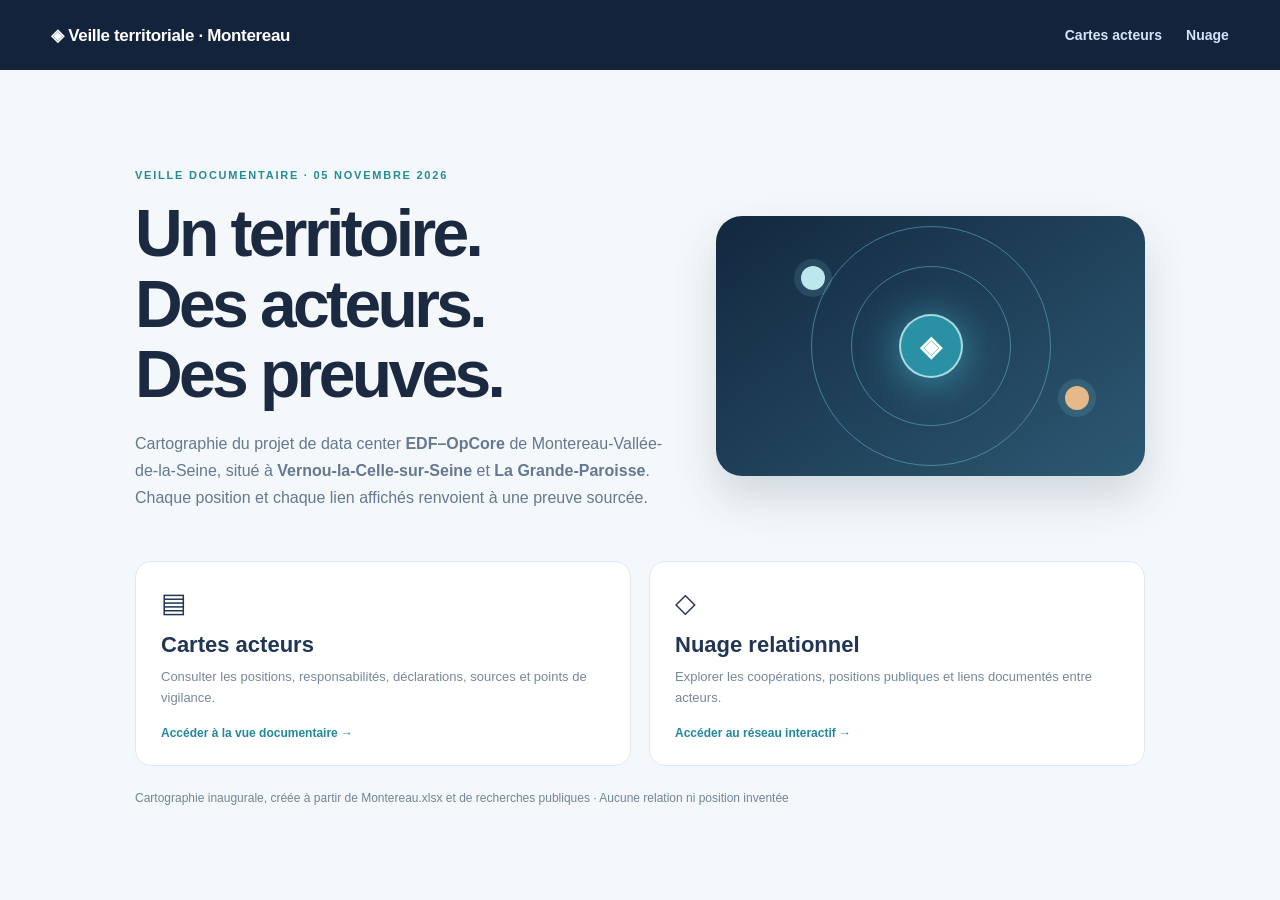
==== index.html @ 2b9d2927 "Add files via upload" ====
<!doctype html><html lang="fr"><head><meta charset="utf-8"><meta name="viewport" content="width=device-width,initial-scale=1"><meta name="description" content="Cartographie territoriale Montereau – centre de données EDF OpCore"><title>Cartographie Montereau | EDF·OpCore</title><link rel="stylesheet" href="assets/css/common.css"><style>body{background:#f4f8fa}.landing{min-height:calc(100vh - 70px);display:flex;align-items:center;justify-content:center;padding:40px 20px}.intro{width:min(1010px,100%)}.heading{display:grid;grid-template-columns:1fr .8fr;gap:45px;align-items:center}.intro h1{font-size:clamp(35px,5.4vw,66px);letter-spacing:-.055em;line-height:1.07;margin:15px 0 20px}.intro p{max-width:610px;font-size:16px;line-height:1.7;color:#647891}.visual{background:linear-gradient(145deg,#12283f,#2d5973);padding:35px;border-radius:26px;min-height:260px;display:flex;align-items:center;justify-content:center;box-shadow:0 22px 44px #17334b29;position:relative;overflow:hidden}.orbit{border:1px solid #68bacc88;border-radius:100%;position:absolute;width:240px;height:240px}.orbit:nth-child(2){width:160px;height:160px}.orb{width:64px;height:64px;border:2px solid #e6ffffaa;background:#2a91a5;border-radius:99px;display:grid;place-items:center;color:white;font-size:28px;font-weight:900;z-index:1;box-shadow:0 4px 40px #46bad5aa}.sat{position:absolute;background:#bce8ed;border-radius:99px;width:24px;height:24px;top:50px;left:85px;box-shadow:0 0 0 7px #92d6e922}.sat:nth-of-type(5){left:auto;right:56px;top:auto;bottom:66px;background:#e6b98a}.choices{display:grid;grid-template-columns:repeat(2,1fr);gap:18px;margin-top:34px}.choice{background:white;border:1px solid #e0e9ef;border-radius:16px;padding:25px;transition:transform .15s,box-shadow .15s;color:#213654}.choice:hover{transform:translateY(-4px);box-shadow:0 16px 32px #20394d17;text-decoration:none}.choice i{font-style:normal;font-size:27px}.choice h2{font-size:22px;margin:13px 0 9px}.choice p{font-size:13px;color:#76889b;line-height:1.6;margin:0}.choice span{font-size:12px;font-weight:800;color:#23889c;margin-top:17px;display:block}.note{margin-top:25px;font-size:12px;color:#728498}.eyebrow{color:#258b96}@media(max-width:720px){.heading,.choices{grid-template-columns:1fr}.visual{min-height:190px}.intro h1{font-size:40px}}</style></head><body><header class="nav"><a class="brand" href="./">◈ Veille territoriale · Montereau</a><nav class="nav-links"><a href="apps/cards/">Cartes acteurs</a><a href="apps/network/">Nuage</a></nav></header><main class="landing"><div class="intro"><div class="heading"><div><span class="eyebrow">VEILLE DOCUMENTAIRE · 05 NOVEMBRE 2026</span><h1>Un territoire.<br>Des acteurs.<br>Des preuves.</h1><p>Cartographie du projet de data center <strong>EDF–OpCore</strong> de Montereau-Vallée-de-la-Seine, situé à <strong>Vernou-la-Celle-sur-Seine</strong> et <strong>La Grande-Paroisse</strong>. Chaque position et chaque lien affichés renvoient à une preuve sourcée.</p></div><div class="visual" aria-hidden="true"><div class="orbit"></div><div class="orbit"></div><div class="orb">◈</div><div class="sat"></div><div class="sat"></div></div></div><div class="choices"><a class="choice" href="apps/cards/"><i>▤</i><h2>Cartes acteurs</h2><p>Consulter les positions, responsabilités, déclarations, sources et points de vigilance.</p><span>Accéder à la vue documentaire →</span></a><a class="choice" href="apps/network/"><i>◇</i><h2>Nuage relationnel</h2><p>Explorer les coopérations, positions publiques et liens documentés entre acteurs.</p><span>Accéder au réseau interactif →</span></a></div><div class="note">Cartographie inaugurale, créée à partir de Montereau.xlsx et de recherches publiques · Aucune relation ni position inventée</div></div></main></body></html>
---- assets/css/common.css ----
:root{--bg:#f5f7fb;--paper:#fff;--ink:#1b2941;--muted:#65748b;--line:#e4e9f2;--navy:#13233c;--navy2:#233c62;--accent:#2d8c9c;--shadow:0 14px 40px rgba(20,39,67,.07)}
*{box-sizing:border-box}html,body{margin:0;min-height:100%;font-family:Inter,ui-sans-serif,-apple-system,BlinkMacSystemFont,"Segoe UI",sans-serif;color:var(--ink)}body{background:var(--bg)}button,input{font:inherit}button{cursor:pointer}a{color:#0b7895;text-decoration:none}a:hover{text-decoration:underline}h1,h2,h3,p{margin-top:0}.muted{color:var(--muted)}.eyebrow{font-size:11px;font-weight:800;letter-spacing:.16em;text-transform:uppercase;color:#278b9a}.nav{height:70px;background:var(--navy);color:white;display:flex;justify-content:space-between;align-items:center;padding:0 clamp(20px,4vw,68px);gap:16px}.nav a{color:#d5e4f7;font-size:14px;font-weight:650}.brand{color:#fff!important;font-weight:850!important;font-size:17px!important;letter-spacing:-.02em}.nav-links{display:flex;align-items:center;gap:24px}.nav-links a.active{color:#7edbdc}.page-width{width:min(1320px,calc(100% - 48px));margin:0 auto}.hero{background:linear-gradient(120deg,#142640 0%,#213c60 70%,#285978 100%);padding:48px 0;color:#fff}.hero h1{font-size:clamp(27px,3vw,43px);line-height:1.14;max-width:870px;letter-spacing:-.035em;margin:11px 0}.hero p{max-width:870px;color:#ceddeb;line-height:1.6;font-size:15px}.pill{display:inline-flex;gap:7px;align-items:center;background:rgba(255,255,255,.11);border:1px solid rgba(255,255,255,.2);padding:6px 11px;border-radius:99px;color:#d9f6fa;font-size:12px;font-weight:700}.kpi-grid{display:grid;grid-template-columns:repeat(4,1fr);gap:12px;padding:22px 0}.kpi{background:white;border:1px solid var(--line);border-radius:14px;padding:18px}.kpi strong{display:block;font-size:27px;letter-spacing:-.04em}.kpi span{font-size:12px;color:#718198;font-weight:650}.card,.panel{background:var(--paper);border:1px solid var(--line);border-radius:15px;box-shadow:0 4px 15px rgba(25,40,70,.02)}.secondary-button{border:1px solid #d5deeb;background:#fff;color:#344d6c;border-radius:9px;padding:9px 12px;font-size:13px;font-weight:700}.secondary-button:hover{background:#f0f6f9}.tag{display:inline-block;border-radius:6px;background:#e9f2f5;color:#286b7a;padding:3px 7px;font-size:10px;font-weight:750;white-space:nowrap}.badge-stance{border-radius:99px;padding:4px 9px;font-size:11px;font-weight:750;white-space:nowrap}.stance-favorable{background:#e3f6ee;color:#1b8062}.stance-neutral{background:#fff1d8;color:#9c6827}.stance-opposed{background:#ffe4e0;color:#a23f45}.muted-note{border:1px solid #dce6f1;border-radius:11px;padding:14px;color:#526880;font-size:12px;line-height:1.6;background:#f8fbfe}.proof{background:#f8fafc;border:1px solid #e3eaf3;padding:13px 15px;border-radius:10px;margin:9px 0}.proof p{font-size:13px;line-height:1.6;margin:6px 0 8px}.proof-kind{color:#587089;letter-spacing:.02em;font-size:10px;text-transform:uppercase;font-weight:750}.proof-foot{display:flex;justify-content:space-between;gap:12px;align-items:center;font-size:12px;flex-wrap:wrap}.proof small{font-size:11px;display:block;margin-top:5px}.section-title{display:flex;justify-content:space-between;gap:10px;align-items:end;margin-bottom:18px}.section-title h2{font-size:23px;letter-spacing:-.035em;margin-bottom:5px}.section-title p{font-size:13px;color:var(--muted);margin:0}.list-row{display:flex;align-items:flex-start;gap:10px;border-bottom:1px solid var(--line);padding:15px 0}.list-row:last-child{border-bottom:0}.list-row h3{font-size:15px;margin:0 0 6px}.list-row p{font-size:13px;line-height:1.65;margin:0}.source-entry{padding:13px 0;border-bottom:1px solid var(--line)}.source-entry strong{font-size:13px;display:block;margin-bottom:5px}.source-entry .meta{font-size:11px;color:var(--muted)}.footer{padding:26px 0 42px;color:#7c8ba0;font-size:12px}.error{color:#bb354c;border-radius:12px;background:#fff0f0;padding:20px}.source-link{font-size:12px}
@media(max-width:850px){.nav{padding:0 18px}.nav-links{gap:12px}.nav-links a{font-size:12px}.page-width{width:calc(100% - 28px)}.hero{padding:36px 0}.kpi-grid{grid-template-columns:repeat(2,1fr)} }
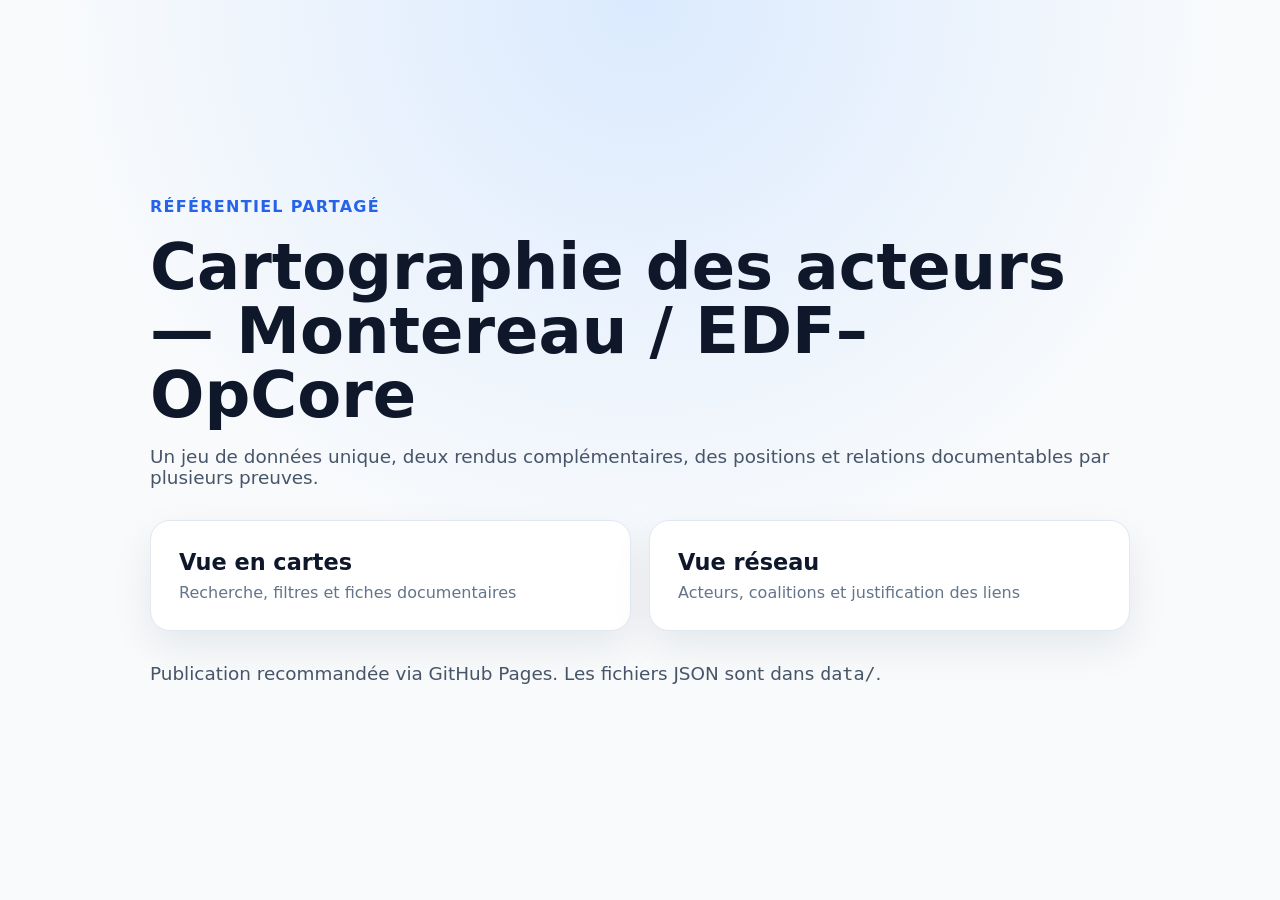
==== commit fc8c5afd: "Montereau: aligner les vues cartes et nuage sur le modèle Escaudain/Dunkerque" ====
--- a/index.html
+++ b/index.html
@@ -1 +1 @@
-<!doctype html><html lang="fr"><head><meta charset="utf-8"><meta name="viewport" content="width=device-width,initial-scale=1"><meta name="description" content="Cartographie territoriale Montereau – centre de données EDF OpCore"><title>Cartographie Montereau | EDF·OpCore</title><link rel="stylesheet" href="assets/css/common.css"><style>body{background:#f4f8fa}.landing{min-height:calc(100vh - 70px);display:flex;align-items:center;justify-content:center;padding:40px 20px}.intro{width:min(1010px,100%)}.heading{display:grid;grid-template-columns:1fr .8fr;gap:45px;align-items:center}.intro h1{font-size:clamp(35px,5.4vw,66px);letter-spacing:-.055em;line-height:1.07;margin:15px 0 20px}.intro p{max-width:610px;font-size:16px;line-height:1.7;color:#647891}.visual{background:linear-gradient(145deg,#12283f,#2d5973);padding:35px;border-radius:26px;min-height:260px;display:flex;align-items:center;justify-content:center;box-shadow:0 22px 44px #17334b29;position:relative;overflow:hidden}.orbit{border:1px solid #68bacc88;border-radius:100%;position:absolute;width:240px;height:240px}.orbit:nth-child(2){width:160px;height:160px}.orb{width:64px;height:64px;border:2px solid #e6ffffaa;background:#2a91a5;border-radius:99px;display:grid;place-items:center;color:white;font-size:28px;font-weight:900;z-index:1;box-shadow:0 4px 40px #46bad5aa}.sat{position:absolute;background:#bce8ed;border-radius:99px;width:24px;height:24px;top:50px;left:85px;box-shadow:0 0 0 7px #92d6e922}.sat:nth-of-type(5){left:auto;right:56px;top:auto;bottom:66px;background:#e6b98a}.choices{display:grid;grid-template-columns:repeat(2,1fr);gap:18px;margin-top:34px}.choice{background:white;border:1px solid #e0e9ef;border-radius:16px;padding:25px;transition:transform .15s,box-shadow .15s;color:#213654}.choice:hover{transform:translateY(-4px);box-shadow:0 16px 32px #20394d17;text-decoration:none}.choice i{font-style:normal;font-size:27px}.choice h2{font-size:22px;margin:13px 0 9px}.choice p{font-size:13px;color:#76889b;line-height:1.6;margin:0}.choice span{font-size:12px;font-weight:800;color:#23889c;margin-top:17px;display:block}.note{margin-top:25px;font-size:12px;color:#728498}.eyebrow{color:#258b96}@media(max-width:720px){.heading,.choices{grid-template-columns:1fr}.visual{min-height:190px}.intro h1{font-size:40px}}</style></head><body><header class="nav"><a class="brand" href="./">◈ Veille territoriale · Montereau</a><nav class="nav-links"><a href="apps/cards/">Cartes acteurs</a><a href="apps/network/">Nuage</a></nav></header><main class="landing"><div class="intro"><div class="heading"><div><span class="eyebrow">VEILLE DOCUMENTAIRE · 05 NOVEMBRE 2026</span><h1>Un territoire.<br>Des acteurs.<br>Des preuves.</h1><p>Cartographie du projet de data center <strong>EDF–OpCore</strong> de Montereau-Vallée-de-la-Seine, situé à <strong>Vernou-la-Celle-sur-Seine</strong> et <strong>La Grande-Paroisse</strong>. Chaque position et chaque lien affichés renvoient à une preuve sourcée.</p></div><div class="visual" aria-hidden="true"><div class="orbit"></div><div class="orbit"></div><div class="orb">◈</div><div class="sat"></div><div class="sat"></div></div></div><div class="choices"><a class="choice" href="apps/cards/"><i>▤</i><h2>Cartes acteurs</h2><p>Consulter les positions, responsabilités, déclarations, sources et points de vigilance.</p><span>Accéder à la vue documentaire →</span></a><a class="choice" href="apps/network/"><i>◇</i><h2>Nuage relationnel</h2><p>Explorer les coopérations, positions publiques et liens documentés entre acteurs.</p><span>Accéder au réseau interactif →</span></a></div><div class="note">Cartographie inaugurale, créée à partir de Montereau.xlsx et de recherches publiques · Aucune relation ni position inventée</div></div></main></body></html>
+<!doctype html><html lang="fr"><head><meta charset="utf-8"><meta name="viewport" content="width=device-width,initial-scale=1"><title>Montereau</title><link rel="stylesheet" href="assets/css/common.css"></head><body><main class="landing"><div class="hero"><span class="eyebrow">Référentiel partagé</span><h1>Cartographie des acteurs — Montereau / EDF–OpCore</h1><p>Un jeu de données unique, deux rendus complémentaires, des positions et relations documentables par plusieurs preuves.</p><div class="choices"><a class="choice" href="apps/cards/"><strong>Vue en cartes</strong><span>Recherche, filtres et fiches documentaires</span></a><a class="choice" href="apps/network/"><strong>Vue réseau</strong><span>Acteurs, coalitions et justification des liens</span></a></div><p class="notice">Publication recommandée via GitHub Pages. Les fichiers JSON sont dans <code>data/</code>.</p></div></main></body></html>
--- a/assets/css/common.css
+++ b/assets/css/common.css
@@ -1,3 +1 @@
-:root{--bg:#f5f7fb;--paper:#fff;--ink:#1b2941;--muted:#65748b;--line:#e4e9f2;--navy:#13233c;--navy2:#233c62;--accent:#2d8c9c;--shadow:0 14px 40px rgba(20,39,67,.07)}
-*{box-sizing:border-box}html,body{margin:0;min-height:100%;font-family:Inter,ui-sans-serif,-apple-system,BlinkMacSystemFont,"Segoe UI",sans-serif;color:var(--ink)}body{background:var(--bg)}button,input{font:inherit}button{cursor:pointer}a{color:#0b7895;text-decoration:none}a:hover{text-decoration:underline}h1,h2,h3,p{margin-top:0}.muted{color:var(--muted)}.eyebrow{font-size:11px;font-weight:800;letter-spacing:.16em;text-transform:uppercase;color:#278b9a}.nav{height:70px;background:var(--navy);color:white;display:flex;justify-content:space-between;align-items:center;padding:0 clamp(20px,4vw,68px);gap:16px}.nav a{color:#d5e4f7;font-size:14px;font-weight:650}.brand{color:#fff!important;font-weight:850!important;font-size:17px!important;letter-spacing:-.02em}.nav-links{display:flex;align-items:center;gap:24px}.nav-links a.active{color:#7edbdc}.page-width{width:min(1320px,calc(100% - 48px));margin:0 auto}.hero{background:linear-gradient(120deg,#142640 0%,#213c60 70%,#285978 100%);padding:48px 0;color:#fff}.hero h1{font-size:clamp(27px,3vw,43px);line-height:1.14;max-width:870px;letter-spacing:-.035em;margin:11px 0}.hero p{max-width:870px;color:#ceddeb;line-height:1.6;font-size:15px}.pill{display:inline-flex;gap:7px;align-items:center;background:rgba(255,255,255,.11);border:1px solid rgba(255,255,255,.2);padding:6px 11px;border-radius:99px;color:#d9f6fa;font-size:12px;font-weight:700}.kpi-grid{display:grid;grid-template-columns:repeat(4,1fr);gap:12px;padding:22px 0}.kpi{background:white;border:1px solid var(--line);border-radius:14px;padding:18px}.kpi strong{display:block;font-size:27px;letter-spacing:-.04em}.kpi span{font-size:12px;color:#718198;font-weight:650}.card,.panel{background:var(--paper);border:1px solid var(--line);border-radius:15px;box-shadow:0 4px 15px rgba(25,40,70,.02)}.secondary-button{border:1px solid #d5deeb;background:#fff;color:#344d6c;border-radius:9px;padding:9px 12px;font-size:13px;font-weight:700}.secondary-button:hover{background:#f0f6f9}.tag{display:inline-block;border-radius:6px;background:#e9f2f5;color:#286b7a;padding:3px 7px;font-size:10px;font-weight:750;white-space:nowrap}.badge-stance{border-radius:99px;padding:4px 9px;font-size:11px;font-weight:750;white-space:nowrap}.stance-favorable{background:#e3f6ee;color:#1b8062}.stance-neutral{background:#fff1d8;color:#9c6827}.stance-opposed{background:#ffe4e0;color:#a23f45}.muted-note{border:1px solid #dce6f1;border-radius:11px;padding:14px;color:#526880;font-size:12px;line-height:1.6;background:#f8fbfe}.proof{background:#f8fafc;border:1px solid #e3eaf3;padding:13px 15px;border-radius:10px;margin:9px 0}.proof p{font-size:13px;line-height:1.6;margin:6px 0 8px}.proof-kind{color:#587089;letter-spacing:.02em;font-size:10px;text-transform:uppercase;font-weight:750}.proof-foot{display:flex;justify-content:space-between;gap:12px;align-items:center;font-size:12px;flex-wrap:wrap}.proof small{font-size:11px;display:block;margin-top:5px}.section-title{display:flex;justify-content:space-between;gap:10px;align-items:end;margin-bottom:18px}.section-title h2{font-size:23px;letter-spacing:-.035em;margin-bottom:5px}.section-title p{font-size:13px;color:var(--muted);margin:0}.list-row{display:flex;align-items:flex-start;gap:10px;border-bottom:1px solid var(--line);padding:15px 0}.list-row:last-child{border-bottom:0}.list-row h3{font-size:15px;margin:0 0 6px}.list-row p{font-size:13px;line-height:1.65;margin:0}.source-entry{padding:13px 0;border-bottom:1px solid var(--line)}.source-entry strong{font-size:13px;display:block;margin-bottom:5px}.source-entry .meta{font-size:11px;color:var(--muted)}.footer{padding:26px 0 42px;color:#7c8ba0;font-size:12px}.error{color:#bb354c;border-radius:12px;background:#fff0f0;padding:20px}.source-link{font-size:12px}
-@media(max-width:850px){.nav{padding:0 18px}.nav-links{gap:12px}.nav-links a{font-size:12px}.page-width{width:calc(100% - 28px)}.hero{padding:36px 0}.kpi-grid{grid-template-columns:repeat(2,1fr)} }
+*{box-sizing:border-box}body{margin:0;font-family:Inter,system-ui,-apple-system,"Segoe UI",sans-serif;background:#f8fafc;color:#0f172a}a{color:inherit}.landing{min-height:100vh;display:grid;place-items:center;padding:32px;background:radial-gradient(circle at top,#dbeafe,#f8fafc 52%)}.hero{max-width:980px}.eyebrow{color:#2563eb;font-weight:800;text-transform:uppercase;letter-spacing:.08em}.hero h1{font-size:clamp(2.2rem,5vw,4.6rem);line-height:1;margin:.3em 0}.hero p{font-size:1.15rem;color:#475569}.choices{display:grid;grid-template-columns:repeat(2,minmax(0,1fr));gap:18px;margin:32px 0}.choice{display:flex;flex-direction:column;gap:8px;text-decoration:none;background:white;padding:28px;border-radius:20px;border:1px solid #e2e8f0;box-shadow:0 16px 40px rgba(15,23,42,.08);transition:.2s}.choice:hover{transform:translateY(-4px);border-color:#60a5fa}.choice strong{font-size:1.4rem}.choice span,.notice{color:#64748b}@media(max-width:700px){.choices{grid-template-columns:1fr}}
